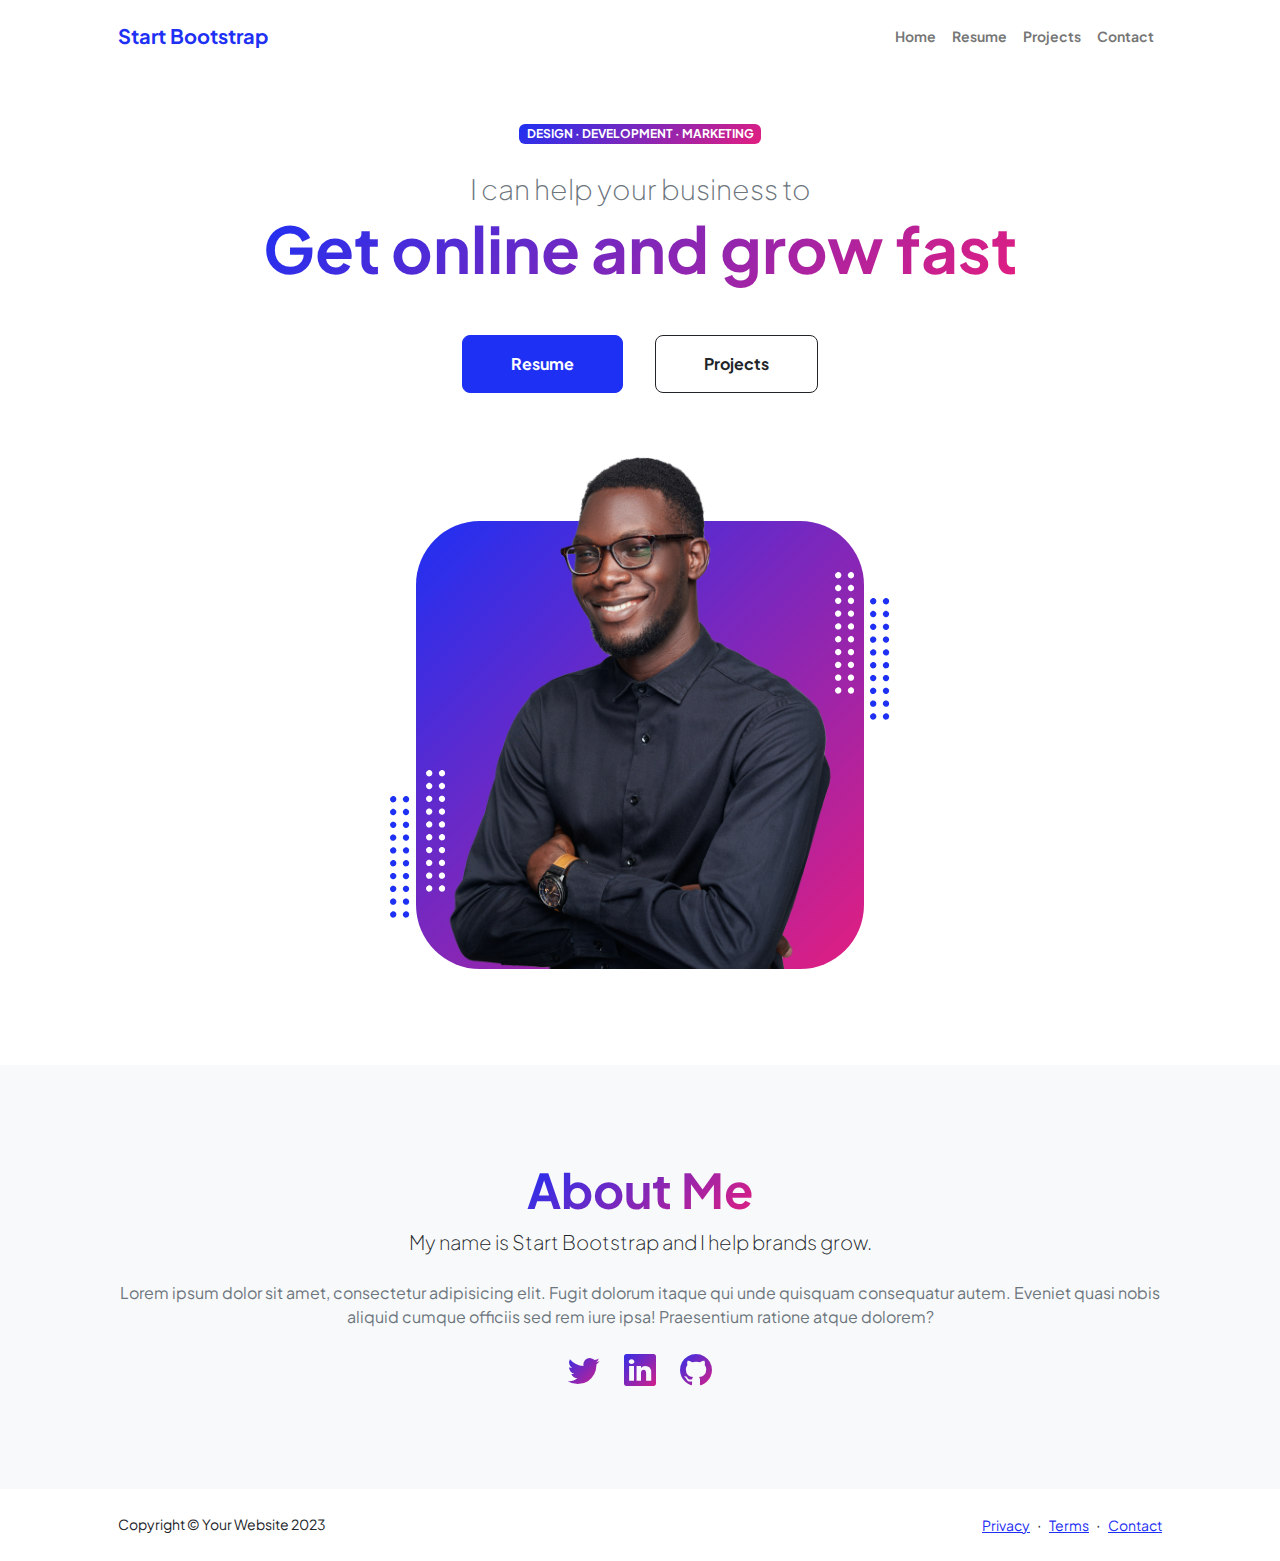
==== index.html @ 0f04e5f9 "add html and css" ====
<!DOCTYPE html>
<html lang="en">
    <head>
        <meta charset="utf-8" />
        <meta name="viewport" content="width=device-width, initial-scale=1, shrink-to-fit=no" />
        <meta name="description" content="" />
        <meta name="author" content="" />
        <title>Personal - Start Bootstrap Theme</title>
        <!-- Favicon-->
        <link rel="icon" type="image/x-icon" href="assets/favicon.ico" />
        <!-- Custom Google font-->
        <link rel="preconnect" href="https://fonts.googleapis.com" />
        <link rel="preconnect" href="https://fonts.gstatic.com" crossorigin />
        <link href="https://fonts.googleapis.com/css2?family=Plus+Jakarta+Sans:wght@100;200;300;400;500;600;700;800;900&amp;display=swap" rel="stylesheet" />
        <!-- Bootstrap icons-->
        <link href="https://cdn.jsdelivr.net/npm/bootstrap-icons@1.8.1/font/bootstrap-icons.css" rel="stylesheet" />
        <!-- Core theme CSS (includes Bootstrap)-->
        <link href="css/styles.css" rel="stylesheet" />
    </head>
    <body class="d-flex flex-column h-100">
        <main class="flex-shrink-0">
            <!-- Navigation-->
            <nav class="navbar navbar-expand-lg navbar-light bg-white py-3">
                <div class="container px-5">
                    <a class="navbar-brand" href="index.html"><span class="fw-bolder text-primary">Start Bootstrap</span></a>
                    <button class="navbar-toggler" type="button" data-bs-toggle="collapse" data-bs-target="#navbarSupportedContent" aria-controls="navbarSupportedContent" aria-expanded="false" aria-label="Toggle navigation"><span class="navbar-toggler-icon"></span></button>
                    <div class="collapse navbar-collapse" id="navbarSupportedContent">
                        <ul class="navbar-nav ms-auto mb-2 mb-lg-0 small fw-bolder">
                            <li class="nav-item"><a class="nav-link" href="index.html">Home</a></li>
                            <li class="nav-item"><a class="nav-link" href="resume.html">Resume</a></li>
                            <li class="nav-item"><a class="nav-link" href="projects.html">Projects</a></li>
                            <li class="nav-item"><a class="nav-link" href="contact.html">Contact</a></li>
                        </ul>
                    </div>
                </div>
            </nav>
            <!-- Header-->
            <header class="py-5">
                <div class="container px-5 pb-5">
                    <div class="row gx-5 align-items-center">
                        <div class="col-xxl-5">
                            <!-- Header text content-->
                            <div class="text-center text-xxl-start">
                                <div class="badge bg-gradient-primary-to-secondary text-white mb-4"><div class="text-uppercase">Design &middot; Development &middot; Marketing</div></div>
                                <div class="fs-3 fw-light text-muted">I can help your business to</div>
                                <h1 class="display-3 fw-bolder mb-5"><span class="text-gradient d-inline">Get online and grow fast</span></h1>
                                <div class="d-grid gap-3 d-sm-flex justify-content-sm-center justify-content-xxl-start mb-3">
                                    <a class="btn btn-primary btn-lg px-5 py-3 me-sm-3 fs-6 fw-bolder" href="resume.html">Resume</a>
                                    <a class="btn btn-outline-dark btn-lg px-5 py-3 fs-6 fw-bolder" href="projects.html">Projects</a>
                                </div>
                            </div>
                        </div>
                        <div class="col-xxl-7">
                            <!-- Header profile picture-->
                            <div class="d-flex justify-content-center mt-5 mt-xxl-0">
                                <div class="profile bg-gradient-primary-to-secondary">
                                    <!-- TIP: For best results, use a photo with a transparent background like the demo example below-->
                                    <!-- Watch a tutorial on how to do this on YouTube (link)-->
                                    <img class="profile-img" src="assets/profile.png" alt="..." />
                                    <div class="dots-1">
                                        <!-- SVG Dots-->
                                        <svg version="1.1" xmlns="http://www.w3.org/2000/svg" xmlns:xlink="http://www.w3.org/1999/xlink" x="0px" y="0px" viewBox="0 0 191.6 1215.4" style="enable-background: new 0 0 191.6 1215.4" xml:space="preserve">
                                            <g transform="translate(0.000000,1280.000000) scale(0.100000,-0.100000)">
                                                <path d="M227.7,12788.6c-105-35-200-141-222-248c-43-206,163-412,369-369c155,32,275,190,260,339c-11,105-90,213-190,262        C383.7,12801.6,289.7,12808.6,227.7,12788.6z"></path>
                                                <path d="M1507.7,12788.6c-151-50-253-216-222-362c25-119,136-230,254-255c194-41,395,142,375,339c-11,105-90,213-190,262        C1663.7,12801.6,1569.7,12808.6,1507.7,12788.6z"></path>
                                                <path d="M227.7,11508.6c-105-35-200-141-222-248c-43-206,163-412,369-369c155,32,275,190,260,339c-11,105-90,213-190,262        C383.7,11521.6,289.7,11528.6,227.7,11508.6z"></path>
                                                <path d="M1507.7,11508.6c-151-50-253-216-222-362c25-119,136-230,254-255c194-41,395,142,375,339c-11,105-90,213-190,262        C1663.7,11521.6,1569.7,11528.6,1507.7,11508.6z"></path>
                                                <path d="M227.7,10228.6c-105-35-200-141-222-248c-43-206,163-412,369-369c155,32,275,190,260,339c-11,105-90,213-190,262        C383.7,10241.6,289.7,10248.6,227.7,10228.6z"></path>
                                                <path d="M1507.7,10228.6c-105-35-200-141-222-248c-43-206,163-412,369-369c155,32,275,190,260,339c-11,105-90,213-190,262        C1663.7,10241.6,1569.7,10248.6,1507.7,10228.6z"></path>
                                                <path d="M227.7,8948.6c-105-35-200-141-222-248c-43-206,163-412,369-369c155,32,275,190,260,339c-11,105-90,213-190,262        C383.7,8961.6,289.7,8968.6,227.7,8948.6z"></path>
                                                <path d="M1507.7,8948.6c-105-35-200-141-222-248c-43-206,163-412,369-369c155,32,275,190,260,339c-11,105-90,213-190,262        C1663.7,8961.6,1569.7,8968.6,1507.7,8948.6z"></path>
                                                <path d="M227.7,7668.6c-105-35-200-141-222-248c-43-206,163-412,369-369c155,32,275,190,260,339c-11,105-90,213-190,262        C383.7,7681.6,289.7,7688.6,227.7,7668.6z"></path>
                                                <path d="M1507.7,7668.6c-105-35-200-141-222-248c-43-206,163-412,369-369c155,32,275,190,260,339c-11,105-90,213-190,262        C1663.7,7681.6,1569.7,7688.6,1507.7,7668.6z"></path>
                                                <path d="M227.7,6388.6c-105-35-200-141-222-248c-43-206,163-412,369-369c155,32,275,190,260,339c-11,105-90,213-190,262        C383.7,6401.6,289.7,6408.6,227.7,6388.6z"></path>
                                                <path d="M1507.7,6388.6c-105-35-200-141-222-248c-43-206,163-412,369-369c155,32,275,190,260,339c-11,105-90,213-190,262        C1663.7,6401.6,1569.7,6408.6,1507.7,6388.6z"></path>
                                                <path d="M227.7,5108.6c-105-35-200-141-222-248c-43-206,163-412,369-369c155,32,275,190,260,339c-11,105-90,213-190,262        C383.7,5121.6,289.7,5128.6,227.7,5108.6z"></path>
                                                <path d="M1507.7,5108.6c-105-35-200-141-222-248c-43-206,163-412,369-369c155,32,275,190,260,339c-11,105-90,213-190,262        C1663.7,5121.6,1569.7,5128.6,1507.7,5108.6z"></path>
                                                <path d="M227.7,3828.6c-105-35-200-141-222-248c-43-206,163-412,369-369c155,32,275,190,260,339c-11,105-90,213-190,262        C383.7,3841.6,289.7,3848.6,227.7,3828.6z"></path>
                                                <path d="M1507.7,3828.6c-105-35-200-141-222-248c-43-206,163-412,369-369c155,32,275,190,260,339c-11,105-90,213-190,262        C1663.7,3841.6,1569.7,3848.6,1507.7,3828.6z"></path>
                                                <path d="M227.7,2548.6c-105-35-200-141-222-248c-43-206,163-412,369-369c155,32,275,190,260,339c-11,105-90,213-190,262        C383.7,2561.6,289.7,2568.6,227.7,2548.6z"></path>
                                                <path d="M1507.7,2548.6c-105-35-200-141-222-248c-43-206,163-412,369-369c155,32,275,190,260,339c-11,105-90,213-190,262        C1663.7,2561.6,1569.7,2568.6,1507.7,2548.6z"></path>
                                                <path d="M227.7,1268.6c-105-35-200-141-222-248c-43-206,163-412,369-369c155,32,275,190,260,339c-11,105-90,213-190,262        C383.7,1281.6,289.7,1288.6,227.7,1268.6z"></path>
                                                <path d="M1507.7,1268.6c-105-35-200-141-222-248c-43-206,163-412,369-369c155,32,275,190,260,339c-11,105-90,213-190,262        C1663.7,1281.6,1569.7,1288.6,1507.7,1268.6z"></path>
                                            </g>
                                        </svg>
                                        <!-- END of SVG dots-->
                                    </div>
                                    <div class="dots-2">
                                        <!-- SVG Dots-->
                                        <svg version="1.1" xmlns="http://www.w3.org/2000/svg" xmlns:xlink="http://www.w3.org/1999/xlink" x="0px" y="0px" viewBox="0 0 191.6 1215.4" style="enable-background: new 0 0 191.6 1215.4" xml:space="preserve">
                                            <g transform="translate(0.000000,1280.000000) scale(0.100000,-0.100000)">
                                                <path d="M227.7,12788.6c-105-35-200-141-222-248c-43-206,163-412,369-369c155,32,275,190,260,339c-11,105-90,213-190,262        C383.7,12801.6,289.7,12808.6,227.7,12788.6z"></path>
                                                <path d="M1507.7,12788.6c-151-50-253-216-222-362c25-119,136-230,254-255c194-41,395,142,375,339c-11,105-90,213-190,262        C1663.7,12801.6,1569.7,12808.6,1507.7,12788.6z"></path>
                                                <path d="M227.7,11508.6c-105-35-200-141-222-248c-43-206,163-412,369-369c155,32,275,190,260,339c-11,105-90,213-190,262        C383.7,11521.6,289.7,11528.6,227.7,11508.6z"></path>
                                                <path d="M1507.7,11508.6c-151-50-253-216-222-362c25-119,136-230,254-255c194-41,395,142,375,339c-11,105-90,213-190,262        C1663.7,11521.6,1569.7,11528.6,1507.7,11508.6z"></path>
                                                <path d="M227.7,10228.6c-105-35-200-141-222-248c-43-206,163-412,369-369c155,32,275,190,260,339c-11,105-90,213-190,262        C383.7,10241.6,289.7,10248.6,227.7,10228.6z"></path>
                                                <path d="M1507.7,10228.6c-105-35-200-141-222-248c-43-206,163-412,369-369c155,32,275,190,260,339c-11,105-90,213-190,262        C1663.7,10241.6,1569.7,10248.6,1507.7,10228.6z"></path>
                                                <path d="M227.7,8948.6c-105-35-200-141-222-248c-43-206,163-412,369-369c155,32,275,190,260,339c-11,105-90,213-190,262        C383.7,8961.6,289.7,8968.6,227.7,8948.6z"></path>
                                                <path d="M1507.7,8948.6c-105-35-200-141-222-248c-43-206,163-412,369-369c155,32,275,190,260,339c-11,105-90,213-190,262        C1663.7,8961.6,1569.7,8968.6,1507.7,8948.6z"></path>
                                                <path d="M227.7,7668.6c-105-35-200-141-222-248c-43-206,163-412,369-369c155,32,275,190,260,339c-11,105-90,213-190,262        C383.7,7681.6,289.7,7688.6,227.7,7668.6z"></path>
                                                <path d="M1507.7,7668.6c-105-35-200-141-222-248c-43-206,163-412,369-369c155,32,275,190,260,339c-11,105-90,213-190,262        C1663.7,7681.6,1569.7,7688.6,1507.7,7668.6z"></path>
                                                <path d="M227.7,6388.6c-105-35-200-141-222-248c-43-206,163-412,369-369c155,32,275,190,260,339c-11,105-90,213-190,262        C383.7,6401.6,289.7,6408.6,227.7,6388.6z"></path>
                                                <path d="M1507.7,6388.6c-105-35-200-141-222-248c-43-206,163-412,369-369c155,32,275,190,260,339c-11,105-90,213-190,262        C1663.7,6401.6,1569.7,6408.6,1507.7,6388.6z"></path>
                                                <path d="M227.7,5108.6c-105-35-200-141-222-248c-43-206,163-412,369-369c155,32,275,190,260,339c-11,105-90,213-190,262        C383.7,5121.6,289.7,5128.6,227.7,5108.6z"></path>
                                                <path d="M1507.7,5108.6c-105-35-200-141-222-248c-43-206,163-412,369-369c155,32,275,190,260,339c-11,105-90,213-190,262        C1663.7,5121.6,1569.7,5128.6,1507.7,5108.6z"></path>
                                                <path d="M227.7,3828.6c-105-35-200-141-222-248c-43-206,163-412,369-369c155,32,275,190,260,339c-11,105-90,213-190,262        C383.7,3841.6,289.7,3848.6,227.7,3828.6z"></path>
                                                <path d="M1507.7,3828.6c-105-35-200-141-222-248c-43-206,163-412,369-369c155,32,275,190,260,339c-11,105-90,213-190,262        C1663.7,3841.6,1569.7,3848.6,1507.7,3828.6z"></path>
                                                <path d="M227.7,2548.6c-105-35-200-141-222-248c-43-206,163-412,369-369c155,32,275,190,260,339c-11,105-90,213-190,262        C383.7,2561.6,289.7,2568.6,227.7,2548.6z"></path>
                                                <path d="M1507.7,2548.6c-105-35-200-141-222-248c-43-206,163-412,369-369c155,32,275,190,260,339c-11,105-90,213-190,262        C1663.7,2561.6,1569.7,2568.6,1507.7,2548.6z"></path>
                                                <path d="M227.7,1268.6c-105-35-200-141-222-248c-43-206,163-412,369-369c155,32,275,190,260,339c-11,105-90,213-190,262        C383.7,1281.6,289.7,1288.6,227.7,1268.6z"></path>
                                                <path d="M1507.7,1268.6c-105-35-200-141-222-248c-43-206,163-412,369-369c155,32,275,190,260,339c-11,105-90,213-190,262        C1663.7,1281.6,1569.7,1288.6,1507.7,1268.6z"></path>
                                            </g>
                                        </svg>
                                        <!-- END of SVG dots-->
                                    </div>
                                    <div class="dots-3">
                                        <!-- SVG Dots-->
                                        <svg version="1.1" xmlns="http://www.w3.org/2000/svg" xmlns:xlink="http://www.w3.org/1999/xlink" x="0px" y="0px" viewBox="0 0 191.6 1215.4" style="enable-background: new 0 0 191.6 1215.4" xml:space="preserve">
                                            <g transform="translate(0.000000,1280.000000) scale(0.100000,-0.100000)">
                                                <path d="M227.7,12788.6c-105-35-200-141-222-248c-43-206,163-412,369-369c155,32,275,190,260,339c-11,105-90,213-190,262        C383.7,12801.6,289.7,12808.6,227.7,12788.6z"></path>
                                                <path d="M1507.7,12788.6c-151-50-253-216-222-362c25-119,136-230,254-255c194-41,395,142,375,339c-11,105-90,213-190,262        C1663.7,12801.6,1569.7,12808.6,1507.7,12788.6z"></path>
                                                <path d="M227.7,11508.6c-105-35-200-141-222-248c-43-206,163-412,369-369c155,32,275,190,260,339c-11,105-90,213-190,262        C383.7,11521.6,289.7,11528.6,227.7,11508.6z"></path>
                                                <path d="M1507.7,11508.6c-151-50-253-216-222-362c25-119,136-230,254-255c194-41,395,142,375,339c-11,105-90,213-190,262        C1663.7,11521.6,1569.7,11528.6,1507.7,11508.6z"></path>
                                                <path d="M227.7,10228.6c-105-35-200-141-222-248c-43-206,163-412,369-369c155,32,275,190,260,339c-11,105-90,213-190,262        C383.7,10241.6,289.7,10248.6,227.7,10228.6z"></path>
                                                <path d="M1507.7,10228.6c-105-35-200-141-222-248c-43-206,163-412,369-369c155,32,275,190,260,339c-11,105-90,213-190,262        C1663.7,10241.6,1569.7,10248.6,1507.7,10228.6z"></path>
                                                <path d="M227.7,8948.6c-105-35-200-141-222-248c-43-206,163-412,369-369c155,32,275,190,260,339c-11,105-90,213-190,262        C383.7,8961.6,289.7,8968.6,227.7,8948.6z"></path>
                                                <path d="M1507.7,8948.6c-105-35-200-141-222-248c-43-206,163-412,369-369c155,32,275,190,260,339c-11,105-90,213-190,262        C1663.7,8961.6,1569.7,8968.6,1507.7,8948.6z"></path>
                                                <path d="M227.7,7668.6c-105-35-200-141-222-248c-43-206,163-412,369-369c155,32,275,190,260,339c-11,105-90,213-190,262        C383.7,7681.6,289.7,7688.6,227.7,7668.6z"></path>
                                                <path d="M1507.7,7668.6c-105-35-200-141-222-248c-43-206,163-412,369-369c155,32,275,190,260,339c-11,105-90,213-190,262        C1663.7,7681.6,1569.7,7688.6,1507.7,7668.6z"></path>
                                                <path d="M227.7,6388.6c-105-35-200-141-222-248c-43-206,163-412,369-369c155,32,275,190,260,339c-11,105-90,213-190,262        C383.7,6401.6,289.7,6408.6,227.7,6388.6z"></path>
                                                <path d="M1507.7,6388.6c-105-35-200-141-222-248c-43-206,163-412,369-369c155,32,275,190,260,339c-11,105-90,213-190,262        C1663.7,6401.6,1569.7,6408.6,1507.7,6388.6z"></path>
                                                <path d="M227.7,5108.6c-105-35-200-141-222-248c-43-206,163-412,369-369c155,32,275,190,260,339c-11,105-90,213-190,262        C383.7,5121.6,289.7,5128.6,227.7,5108.6z"></path>
                                                <path d="M1507.7,5108.6c-105-35-200-141-222-248c-43-206,163-412,369-369c155,32,275,190,260,339c-11,105-90,213-190,262        C1663.7,5121.6,1569.7,5128.6,1507.7,5108.6z"></path>
                                                <path d="M227.7,3828.6c-105-35-200-141-222-248c-43-206,163-412,369-369c155,32,275,190,260,339c-11,105-90,213-190,262        C383.7,3841.6,289.7,3848.6,227.7,3828.6z"></path>
                                                <path d="M1507.7,3828.6c-105-35-200-141-222-248c-43-206,163-412,369-369c155,32,275,190,260,339c-11,105-90,213-190,262        C1663.7,3841.6,1569.7,3848.6,1507.7,3828.6z"></path>
                                                <path d="M227.7,2548.6c-105-35-200-141-222-248c-43-206,163-412,369-369c155,32,275,190,260,339c-11,105-90,213-190,262        C383.7,2561.6,289.7,2568.6,227.7,2548.6z"></path>
                                                <path d="M1507.7,2548.6c-105-35-200-141-222-248c-43-206,163-412,369-369c155,32,275,190,260,339c-11,105-90,213-190,262        C1663.7,2561.6,1569.7,2568.6,1507.7,2548.6z"></path>
                                                <path d="M227.7,1268.6c-105-35-200-141-222-248c-43-206,163-412,369-369c155,32,275,190,260,339c-11,105-90,213-190,262        C383.7,1281.6,289.7,1288.6,227.7,1268.6z"></path>
                                                <path d="M1507.7,1268.6c-105-35-200-141-222-248c-43-206,163-412,369-369c155,32,275,190,260,339c-11,105-90,213-190,262        C1663.7,1281.6,1569.7,1288.6,1507.7,1268.6z"></path>
                                            </g>
                                        </svg>
                                        <!-- END of SVG dots-->
                                    </div>
                                    <div class="dots-4">
                                        <!-- SVG Dots-->
                                        <svg version="1.1" xmlns="http://www.w3.org/2000/svg" xmlns:xlink="http://www.w3.org/1999/xlink" x="0px" y="0px" viewBox="0 0 191.6 1215.4" style="enable-background: new 0 0 191.6 1215.4" xml:space="preserve">
                                            <g transform="translate(0.000000,1280.000000) scale(0.100000,-0.100000)">
                                                <path d="M227.7,12788.6c-105-35-200-141-222-248c-43-206,163-412,369-369c155,32,275,190,260,339c-11,105-90,213-190,262        C383.7,12801.6,289.7,12808.6,227.7,12788.6z"></path>
                                                <path d="M1507.7,12788.6c-151-50-253-216-222-362c25-119,136-230,254-255c194-41,395,142,375,339c-11,105-90,213-190,262        C1663.7,12801.6,1569.7,12808.6,1507.7,12788.6z"></path>
                                                <path d="M227.7,11508.6c-105-35-200-141-222-248c-43-206,163-412,369-369c155,32,275,190,260,339c-11,105-90,213-190,262        C383.7,11521.6,289.7,11528.6,227.7,11508.6z"></path>
                                                <path d="M1507.7,11508.6c-151-50-253-216-222-362c25-119,136-230,254-255c194-41,395,142,375,339c-11,105-90,213-190,262        C1663.7,11521.6,1569.7,11528.6,1507.7,11508.6z"></path>
                                                <path d="M227.7,10228.6c-105-35-200-141-222-248c-43-206,163-412,369-369c155,32,275,190,260,339c-11,105-90,213-190,262        C383.7,10241.6,289.7,10248.6,227.7,10228.6z"></path>
                                                <path d="M1507.7,10228.6c-105-35-200-141-222-248c-43-206,163-412,369-369c155,32,275,190,260,339c-11,105-90,213-190,262        C1663.7,10241.6,1569.7,10248.6,1507.7,10228.6z"></path>
                                                <path d="M227.7,8948.6c-105-35-200-141-222-248c-43-206,163-412,369-369c155,32,275,190,260,339c-11,105-90,213-190,262        C383.7,8961.6,289.7,8968.6,227.7,8948.6z"></path>
                                                <path d="M1507.7,8948.6c-105-35-200-141-222-248c-43-206,163-412,369-369c155,32,275,190,260,339c-11,105-90,213-190,262        C1663.7,8961.6,1569.7,8968.6,1507.7,8948.6z"></path>
                                                <path d="M227.7,7668.6c-105-35-200-141-222-248c-43-206,163-412,369-369c155,32,275,190,260,339c-11,105-90,213-190,262        C383.7,7681.6,289.7,7688.6,227.7,7668.6z"></path>
                                                <path d="M1507.7,7668.6c-105-35-200-141-222-248c-43-206,163-412,369-369c155,32,275,190,260,339c-11,105-90,213-190,262        C1663.7,7681.6,1569.7,7688.6,1507.7,7668.6z"></path>
                                                <path d="M227.7,6388.6c-105-35-200-141-222-248c-43-206,163-412,369-369c155,32,275,190,260,339c-11,105-90,213-190,262        C383.7,6401.6,289.7,6408.6,227.7,6388.6z"></path>
                                                <path d="M1507.7,6388.6c-105-35-200-141-222-248c-43-206,163-412,369-369c155,32,275,190,260,339c-11,105-90,213-190,262        C1663.7,6401.6,1569.7,6408.6,1507.7,6388.6z"></path>
                                                <path d="M227.7,5108.6c-105-35-200-141-222-248c-43-206,163-412,369-369c155,32,275,190,260,339c-11,105-90,213-190,262        C383.7,5121.6,289.7,5128.6,227.7,5108.6z"></path>
                                                <path d="M1507.7,5108.6c-105-35-200-141-222-248c-43-206,163-412,369-369c155,32,275,190,260,339c-11,105-90,213-190,262        C1663.7,5121.6,1569.7,5128.6,1507.7,5108.6z"></path>
                                                <path d="M227.7,3828.6c-105-35-200-141-222-248c-43-206,163-412,369-369c155,32,275,190,260,339c-11,105-90,213-190,262        C383.7,3841.6,289.7,3848.6,227.7,3828.6z"></path>
                                                <path d="M1507.7,3828.6c-105-35-200-141-222-248c-43-206,163-412,369-369c155,32,275,190,260,339c-11,105-90,213-190,262        C1663.7,3841.6,1569.7,3848.6,1507.7,3828.6z"></path>
                                                <path d="M227.7,2548.6c-105-35-200-141-222-248c-43-206,163-412,369-369c155,32,275,190,260,339c-11,105-90,213-190,262        C383.7,2561.6,289.7,2568.6,227.7,2548.6z"></path>
                                                <path d="M1507.7,2548.6c-105-35-200-141-222-248c-43-206,163-412,369-369c155,32,275,190,260,339c-11,105-90,213-190,262        C1663.7,2561.6,1569.7,2568.6,1507.7,2548.6z"></path>
                                                <path d="M227.7,1268.6c-105-35-200-141-222-248c-43-206,163-412,369-369c155,32,275,190,260,339c-11,105-90,213-190,262        C383.7,1281.6,289.7,1288.6,227.7,1268.6z"></path>
                                                <path d="M1507.7,1268.6c-105-35-200-141-222-248c-43-206,163-412,369-369c155,32,275,190,260,339c-11,105-90,213-190,262        C1663.7,1281.6,1569.7,1288.6,1507.7,1268.6z"></path>
                                            </g>
                                        </svg>
                                        <!-- END of SVG dots-->
                                    </div>
                                </div>
                            </div>
                        </div>
                    </div>
                </div>
            </header>
            <!-- About Section-->
            <section class="bg-light py-5">
                <div class="container px-5">
                    <div class="row gx-5 justify-content-center">
                        <div class="col-xxl-8">
                            <div class="text-center my-5">
                                <h2 class="display-5 fw-bolder"><span class="text-gradient d-inline">About Me</span></h2>
                                <p class="lead fw-light mb-4">My name is Start Bootstrap and I help brands grow.</p>
                                <p class="text-muted">Lorem ipsum dolor sit amet, consectetur adipisicing elit. Fugit dolorum itaque qui unde quisquam consequatur autem. Eveniet quasi nobis aliquid cumque officiis sed rem iure ipsa! Praesentium ratione atque dolorem?</p>
                                <div class="d-flex justify-content-center fs-2 gap-4">
                                    <a class="text-gradient" href="#!"><i class="bi bi-twitter"></i></a>
                                    <a class="text-gradient" href="#!"><i class="bi bi-linkedin"></i></a>
                                    <a class="text-gradient" href="#!"><i class="bi bi-github"></i></a>
                                </div>
                            </div>
                        </div>
                    </div>
                </div>
            </section>
        </main>
        <!-- Footer-->
        <footer class="bg-white py-4 mt-auto">
            <div class="container px-5">
                <div class="row align-items-center justify-content-between flex-column flex-sm-row">
                    <div class="col-auto"><div class="small m-0">Copyright &copy; Your Website 2023</div></div>
                    <div class="col-auto">
                        <a class="small" href="#!">Privacy</a>
                        <span class="mx-1">&middot;</span>
                        <a class="small" href="#!">Terms</a>
                        <span class="mx-1">&middot;</span>
                        <a class="small" href="#!">Contact</a>
                    </div>
                </div>
            </div>
        </footer>
        <!-- Bootstrap core JS-->
        <script src="https://cdn.jsdelivr.net/npm/bootstrap@5.2.3/dist/js/bootstrap.bundle.min.js"></script>
        <!-- Core theme JS-->
        <script src="js/scripts.js"></script>
    </body>
</html>
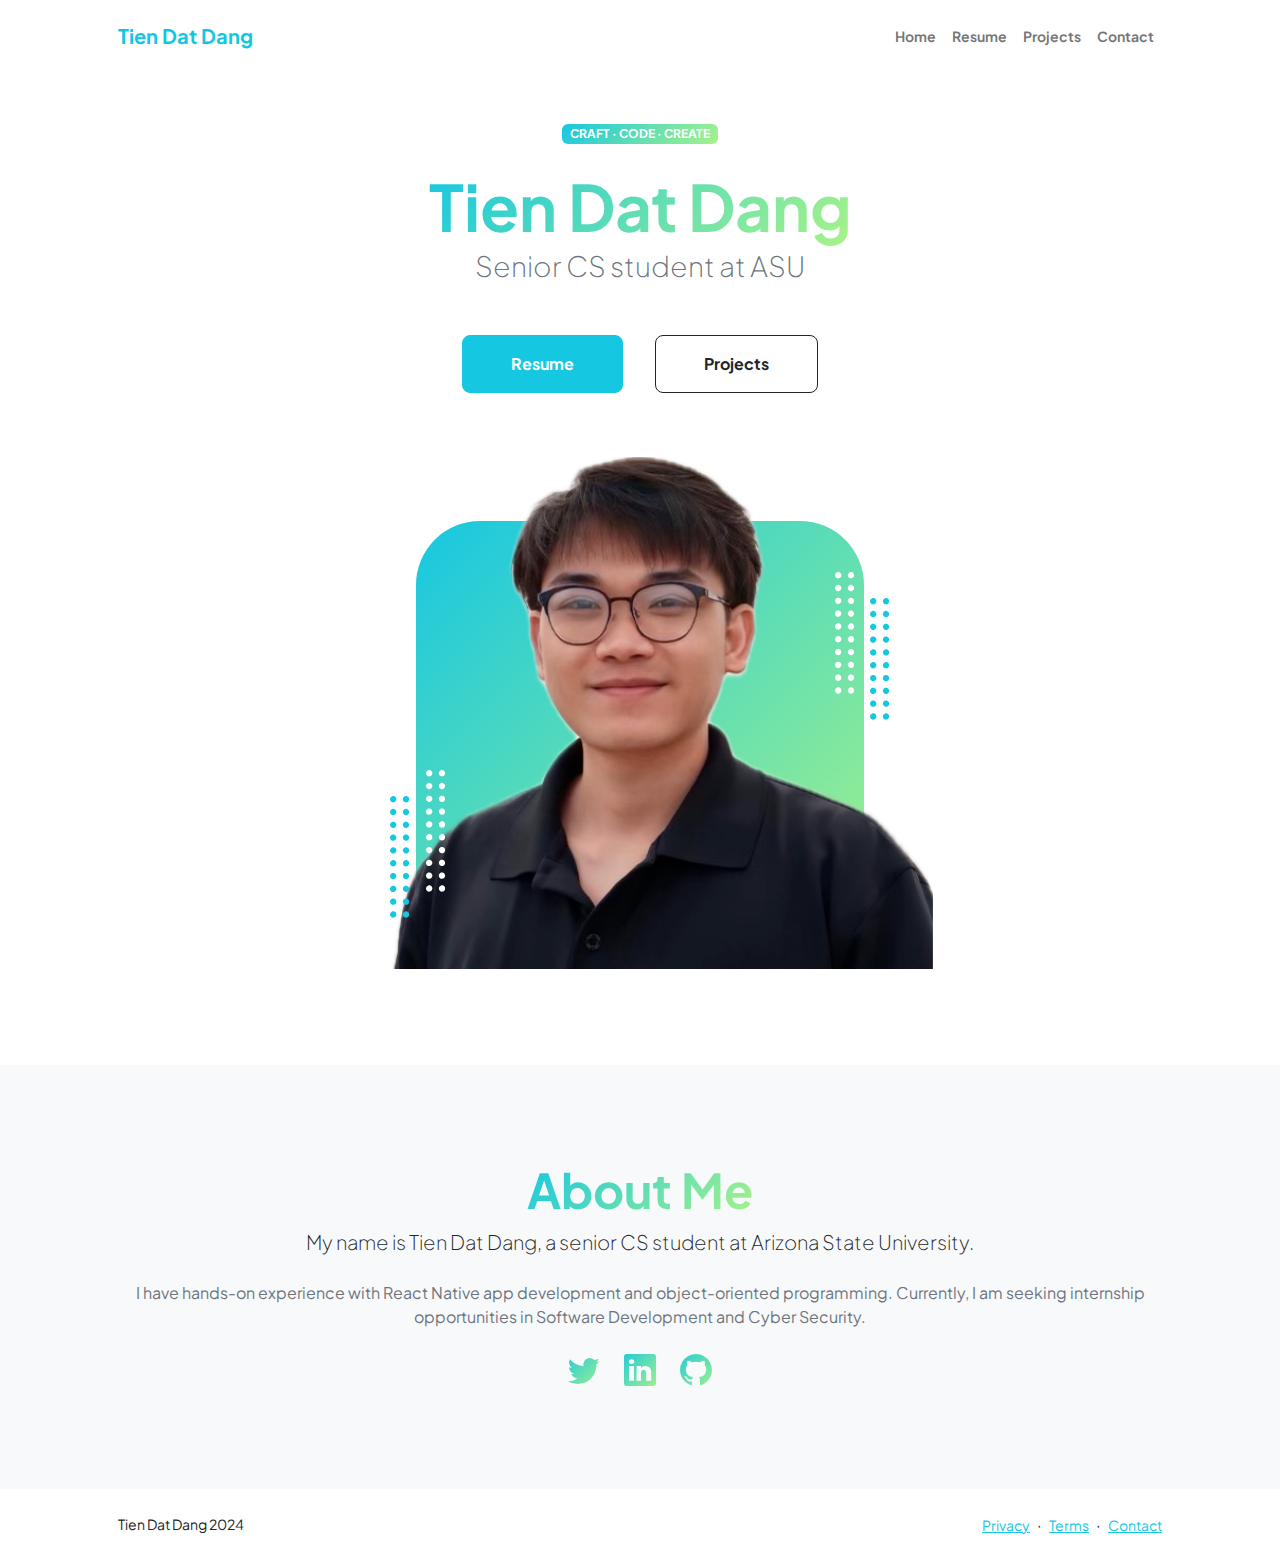
==== commit ff68ba1c: "update gradient colors, profile headshot, and introduction" ====
--- a/index.html
+++ b/index.html
@@ -22,7 +22,7 @@
             <!-- Navigation-->
             <nav class="navbar navbar-expand-lg navbar-light bg-white py-3">
                 <div class="container px-5">
-                    <a class="navbar-brand" href="index.html"><span class="fw-bolder text-primary">Start Bootstrap</span></a>
+                    <a class="navbar-brand" href="index.html"><span class="fw-bolder text-primary">Tien Dat Dang</span></a>
                     <button class="navbar-toggler" type="button" data-bs-toggle="collapse" data-bs-target="#navbarSupportedContent" aria-controls="navbarSupportedContent" aria-expanded="false" aria-label="Toggle navigation"><span class="navbar-toggler-icon"></span></button>
                     <div class="collapse navbar-collapse" id="navbarSupportedContent">
                         <ul class="navbar-nav ms-auto mb-2 mb-lg-0 small fw-bolder">
@@ -41,9 +41,9 @@
                         <div class="col-xxl-5">
                             <!-- Header text content-->
                             <div class="text-center text-xxl-start">
-                                <div class="badge bg-gradient-primary-to-secondary text-white mb-4"><div class="text-uppercase">Design &middot; Development &middot; Marketing</div></div>
-                                <div class="fs-3 fw-light text-muted">I can help your business to</div>
-                                <h1 class="display-3 fw-bolder mb-5"><span class="text-gradient d-inline">Get online and grow fast</span></h1>
+                                <div class="badge bg-gradient-primary-to-secondary text-white mb-4"><div class="text-uppercase">Craft &middot; Code &middot; Create</div></div>
+                                <h1 class="display-3 fw-bolder mb-0" ><span class="text-gradient d-inline">Tien Dat Dang</span></h1>
+                                <div class="fs-3 fw-light text-muted mb-5">Senior CS student at ASU</div>
                                 <div class="d-grid gap-3 d-sm-flex justify-content-sm-center justify-content-xxl-start mb-3">
                                     <a class="btn btn-primary btn-lg px-5 py-3 me-sm-3 fs-6 fw-bolder" href="resume.html">Resume</a>
                                     <a class="btn btn-outline-dark btn-lg px-5 py-3 fs-6 fw-bolder" href="projects.html">Projects</a>
@@ -56,7 +56,7 @@
                                 <div class="profile bg-gradient-primary-to-secondary">
                                     <!-- TIP: For best results, use a photo with a transparent background like the demo example below-->
                                     <!-- Watch a tutorial on how to do this on YouTube (link)-->
-                                    <img class="profile-img" src="assets/profile.png" alt="..." />
+                                    <img class="profile-img" src="assets/avatar.png" alt="..." />
                                     <div class="dots-1">
                                         <!-- SVG Dots-->
                                         <svg version="1.1" xmlns="http://www.w3.org/2000/svg" xmlns:xlink="http://www.w3.org/1999/xlink" x="0px" y="0px" viewBox="0 0 191.6 1215.4" style="enable-background: new 0 0 191.6 1215.4" xml:space="preserve">
@@ -182,8 +182,8 @@
                         <div class="col-xxl-8">
                             <div class="text-center my-5">
                                 <h2 class="display-5 fw-bolder"><span class="text-gradient d-inline">About Me</span></h2>
-                                <p class="lead fw-light mb-4">My name is Start Bootstrap and I help brands grow.</p>
-                                <p class="text-muted">Lorem ipsum dolor sit amet, consectetur adipisicing elit. Fugit dolorum itaque qui unde quisquam consequatur autem. Eveniet quasi nobis aliquid cumque officiis sed rem iure ipsa! Praesentium ratione atque dolorem?</p>
+                                <p class="lead fw-light mb-4">My name is Tien Dat Dang, a senior CS student at Arizona State University.</p>
+                                <p class="text-muted">I have hands-on experience with React Native app development and object-oriented programming. Currently, I am seeking internship opportunities in Software Development and Cyber Security.</p>
                                 <div class="d-flex justify-content-center fs-2 gap-4">
                                     <a class="text-gradient" href="#!"><i class="bi bi-twitter"></i></a>
                                     <a class="text-gradient" href="#!"><i class="bi bi-linkedin"></i></a>
@@ -199,7 +199,8 @@
         <footer class="bg-white py-4 mt-auto">
             <div class="container px-5">
                 <div class="row align-items-center justify-content-between flex-column flex-sm-row">
-                    <div class="col-auto"><div class="small m-0">Copyright &copy; Your Website 2023</div></div>
+                    <!-- <div class="col-auto"><div class="small m-0">Copyright &copy; Tien Dat Dang 2024</div></div> -->
+                    <div class="col-auto"><div class="small m-0">Tien Dat Dang 2024</div></div>
                     <div class="col-auto">
                         <a class="small" href="#!">Privacy</a>
                         <span class="mx-1">&middot;</span>
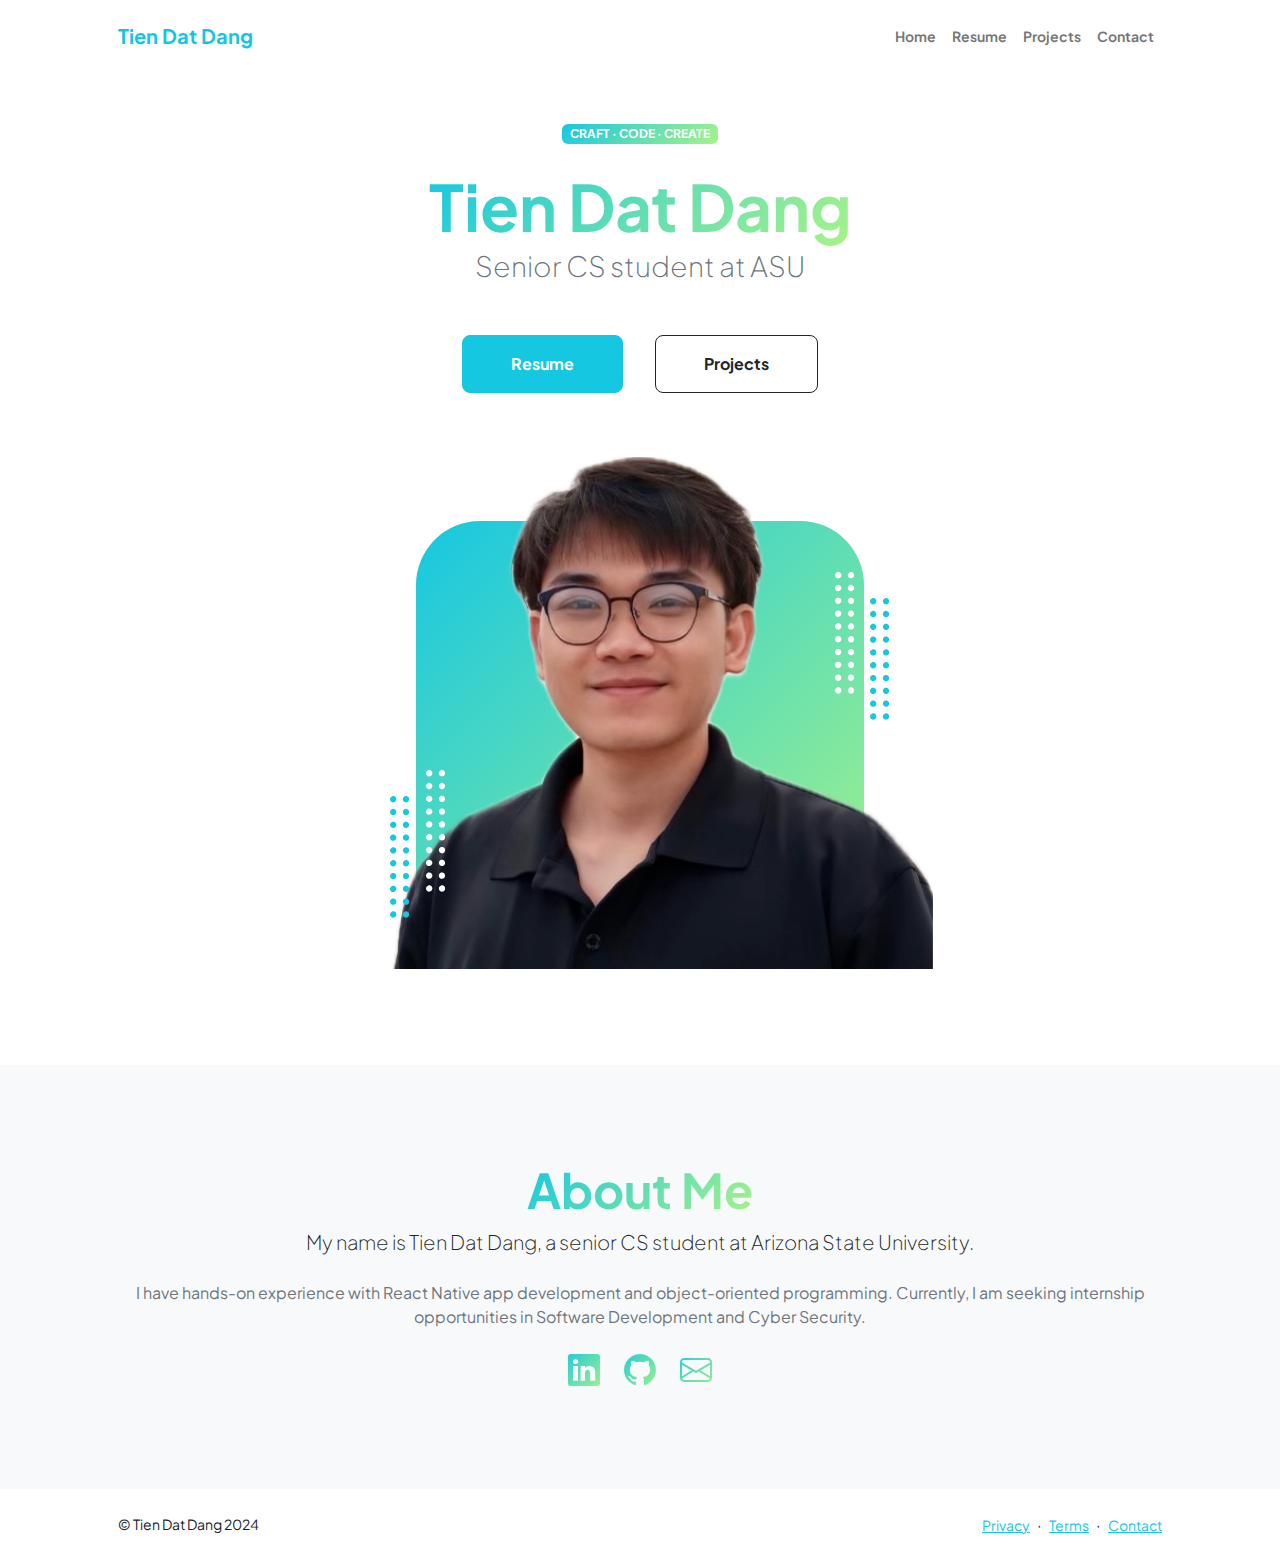
==== commit e202c57d: "add resume to be downloaded" ====
--- a/index.html
+++ b/index.html
@@ -5,7 +5,7 @@
         <meta name="viewport" content="width=device-width, initial-scale=1, shrink-to-fit=no" />
         <meta name="description" content="" />
         <meta name="author" content="" />
-        <title>Personal - Start Bootstrap Theme</title>
+        <title>Tien D. Dang</title>
         <!-- Favicon-->
         <link rel="icon" type="image/x-icon" href="assets/favicon.ico" />
         <!-- Custom Google font-->
@@ -16,6 +16,15 @@
         <link href="https://cdn.jsdelivr.net/npm/bootstrap-icons@1.8.1/font/bootstrap-icons.css" rel="stylesheet" />
         <!-- Core theme CSS (includes Bootstrap)-->
         <link href="css/styles.css" rel="stylesheet" />
+        <!-- Thumbnail -->
+        <head>
+            <!-- Required Open Graph Tags -->
+            <meta property="og:title" content="Tien D. Dang" />
+            <meta property="og:description" content="Senior CS student at ASU" />
+            <meta property="og:image" content="https://dangtiendat288.github.io/assets/thumbnail.png" />
+            <meta property="og:url" content="https://dangtiendat288.github.io" />
+        </head>
+        
     </head>
     <body class="d-flex flex-column h-100">
         <main class="flex-shrink-0">
@@ -185,9 +194,9 @@
                                 <p class="lead fw-light mb-4">My name is Tien Dat Dang, a senior CS student at Arizona State University.</p>
                                 <p class="text-muted">I have hands-on experience with React Native app development and object-oriented programming. Currently, I am seeking internship opportunities in Software Development and Cyber Security.</p>
                                 <div class="d-flex justify-content-center fs-2 gap-4">
-                                    <a class="text-gradient" href="#!"><i class="bi bi-twitter"></i></a>
-                                    <a class="text-gradient" href="#!"><i class="bi bi-linkedin"></i></a>
-                                    <a class="text-gradient" href="#!"><i class="bi bi-github"></i></a>
+                                    <a class="text-gradient" href="https://www.linkedin.com/in/tiendang288/"><i class="bi bi-linkedin"></i></a>
+                                    <a class="text-gradient" href="https://github.com/dangtiendat288/"><i class="bi bi-github"></i></a>
+                                    <a class="text-gradient" href="mailto:tdang17@asu.edu"><i class="bi bi-envelope"></i></a>
                                 </div>
                             </div>
                         </div>
@@ -200,7 +209,7 @@
             <div class="container px-5">
                 <div class="row align-items-center justify-content-between flex-column flex-sm-row">
                     <!-- <div class="col-auto"><div class="small m-0">Copyright &copy; Tien Dat Dang 2024</div></div> -->
-                    <div class="col-auto"><div class="small m-0">Tien Dat Dang 2024</div></div>
+                    <div class="col-auto"><div class="small m-0"> &copy; Tien Dat Dang 2024</div></div>
                     <div class="col-auto">
                         <a class="small" href="#!">Privacy</a>
                         <span class="mx-1">&middot;</span>
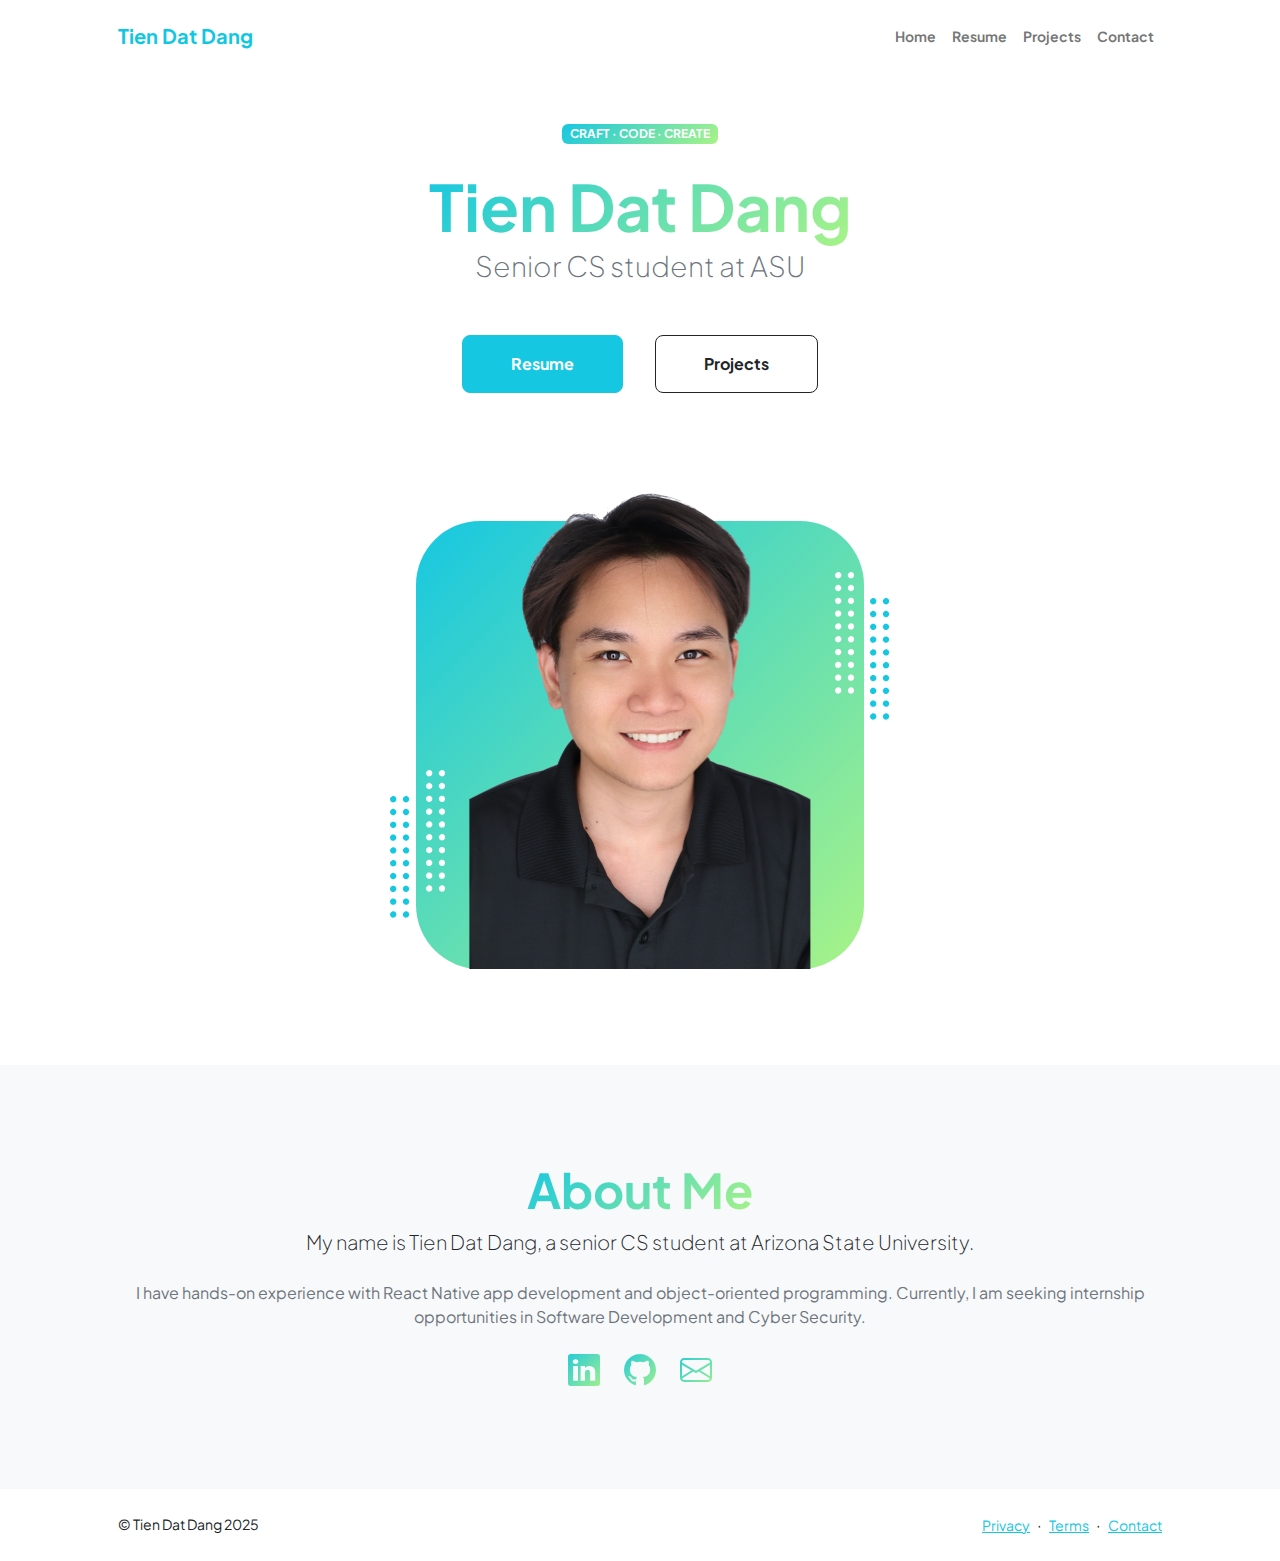
==== commit 29986371: "update 2025 text and change avatar" ====
--- a/index.html
+++ b/index.html
@@ -208,8 +208,8 @@
         <footer class="bg-white py-4 mt-auto">
             <div class="container px-5">
                 <div class="row align-items-center justify-content-between flex-column flex-sm-row">
-                    <!-- <div class="col-auto"><div class="small m-0">Copyright &copy; Tien Dat Dang 2024</div></div> -->
-                    <div class="col-auto"><div class="small m-0"> &copy; Tien Dat Dang 2024</div></div>
+                    <!-- <div class="col-auto"><div class="small m-0">Copyright &copy; Tien Dat Dang 2025</div></div> -->
+                    <div class="col-auto"><div class="small m-0"> &copy; Tien Dat Dang 2025</div></div>
                     <div class="col-auto">
                         <a class="small" href="#!">Privacy</a>
                         <span class="mx-1">&middot;</span>
